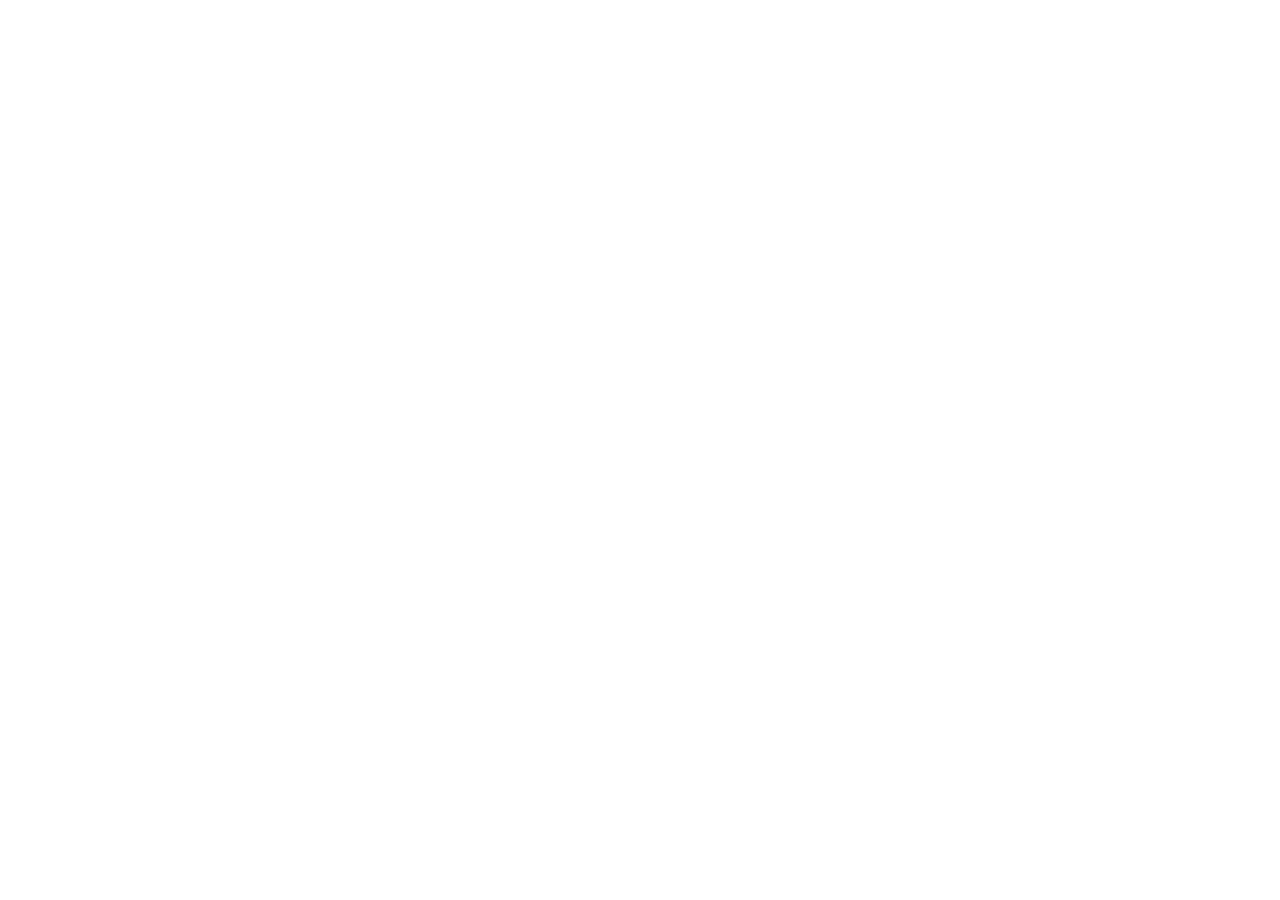
==== index.html @ 1b0dac82 "Primeiro site adicionando um esqueleto inicial" ====
<!doctype html>
<html lang="en">
  <head>
    <meta charset="UTF-8" />
    <meta name="viewport" content="width=device-width, initial-scale=1.0" />
    <title>XPNews - Home</title>
    <link rel="stylesheet" href="styles.css" />
  </head>
  <body>
    <!-- Barra Superior -->
    <header></header>
    <!-- Hero -->
    <section></section>
    <!-- Populares -->
    <section></section>
    <!-- Jogos Gratuitos -->
    <section></section>
    <!-- Footer -->
    <footer></footer>
  </body>
</html>
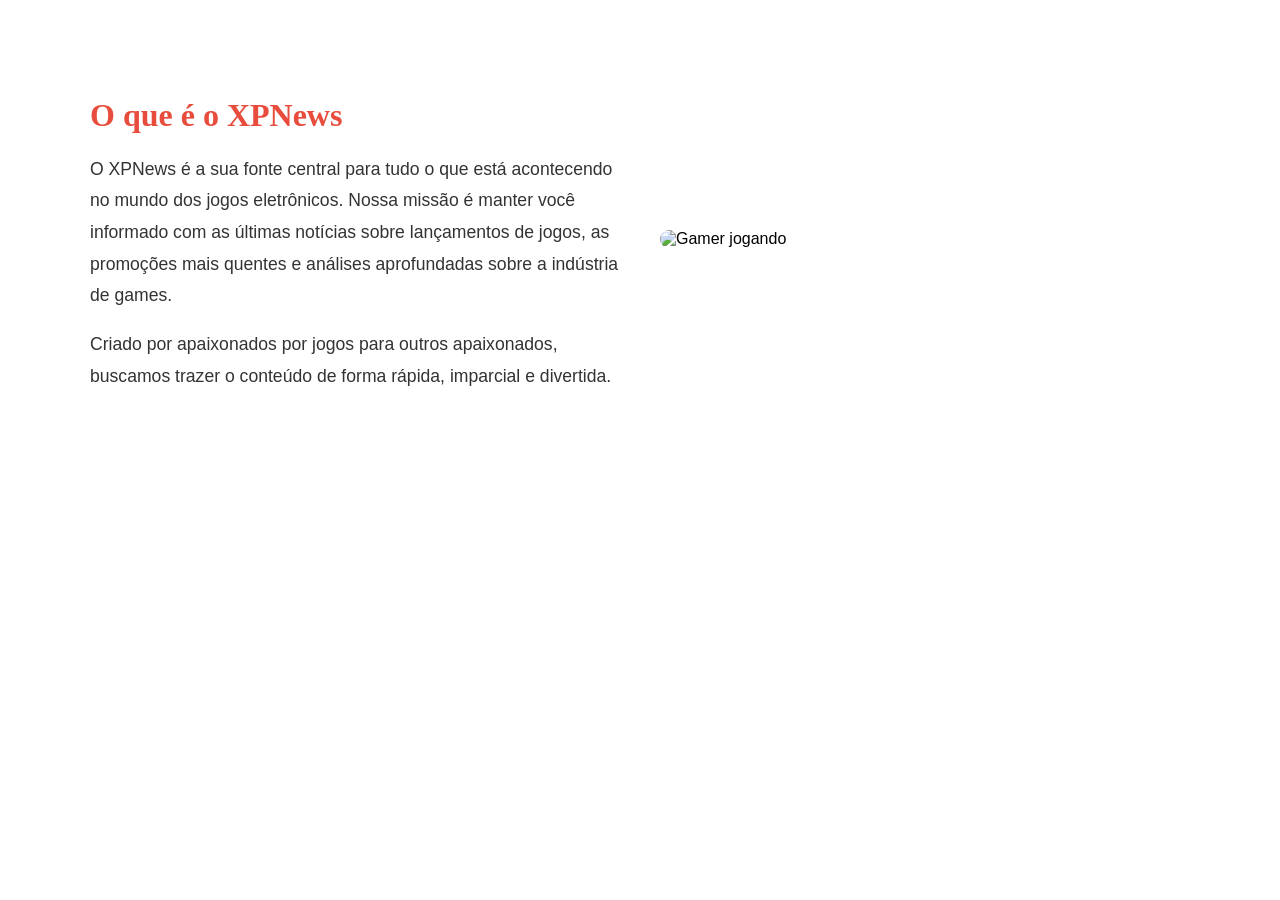
==== commit e4d9086f: "Sessao Hero" ====
--- a/index.html
+++ b/index.html
@@ -10,7 +10,26 @@
     <!-- Barra Superior -->
     <header></header>
     <!-- Hero -->
-    <section></section>
+<section class="sobre-nos-container">
+    <div class="texto-coluna">
+        <h2 class="titulo-vermelho">O que é o XPNews</h2>
+        <div class="descricao-azul">
+            <p>
+                O XPNews é a sua fonte central para tudo o que está acontecendo no mundo dos jogos eletrônicos. 
+                Nossa missão é manter você informado com as últimas notícias sobre lançamentos de jogos, 
+                as promoções mais quentes e análises aprofundadas sobre a indústria de games.
+            </p>
+            <p>
+                Criado por apaixonados por jogos para outros apaixonados, buscamos trazer o conteúdo 
+                de forma rápida, imparcial e divertida.
+            </p>
+        </div>
+    </div>
+
+    <div class="imagem-coluna">
+        <img src="https://images.unsplash.com/photo-1542751371-adc38448a05e?q=80&w=1000" alt="Gamer jogando">
+    </div>
+</section>
     <!-- Populares -->
     <section></section>
     <!-- Jogos Gratuitos -->
--- a/styles.css
+++ b/styles.css
@@ -0,0 +1,60 @@
+/* Layout Geral */
+.sobre-nos-container {
+    display: flex;
+    align-items: center; /* Alinha o texto e a imagem verticalmente */
+    justify-content: space-between;
+    gap: 40px;
+    max-width: 1100px;
+    margin: 50px auto;
+    padding: 20px;
+    font-family: sans-serif;
+}
+
+/* Coluna de Texto */
+.texto-coluna {
+    flex: 1;
+}
+
+.titulo-vermelho {
+    color: #e74c3c; /* Cor vermelha do seu exemplo */
+    font-size: 2rem;
+    margin-bottom: 20px;
+    font-family: 'Georgia', serif; /* Estilo mais elegante para o título */
+}
+
+.descricao-azul {
+    color: #333; /* Cor do texto */
+    font-size: 1.1rem;
+    line-height: 1.8;
+}
+
+.descricao-azul p {
+    margin-bottom: 15px;
+}
+
+/* Coluna da Imagem */
+.imagem-coluna {
+    flex: 1;
+    display: flex;
+    justify-content: center;
+}
+
+.imagem-coluna img {
+    width: 100%;
+    max-width: 550px;
+    height: auto;
+    border-radius: 20px; /* Mantive um leve arredondado na foto para ficar moderno */
+    display: block;
+}
+
+/* Responsivo para Celular */
+@media (max-width: 768px) {
+    .sobre-nos-container {
+        flex-direction: column;
+        text-align: center;
+    }
+    
+    .imagem-coluna img {
+        max-width: 100%;
+    }
+}
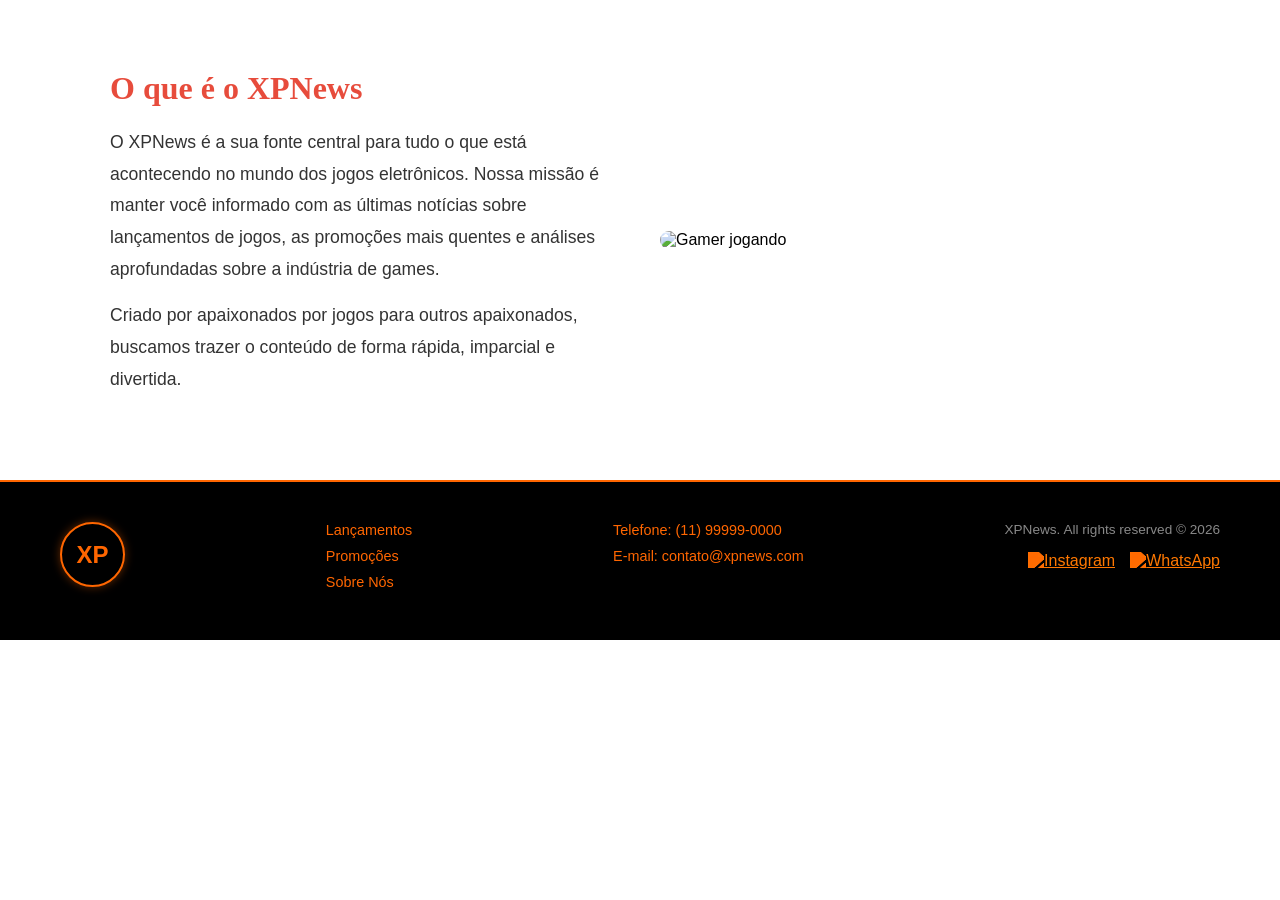
==== commit b3648860: "footer feito" ====
--- a/index.html
+++ b/index.html
@@ -35,6 +35,39 @@
     <!-- Jogos Gratuitos -->
     <section></section>
     <!-- Footer -->
-    <footer></footer>
+<footer class="site-footer">
+    <div class="footer-container">
+        
+        <div class="footer-logo">
+            <div class="logo-xp-circle">
+                <span class="xp-text">XP</span>
+            </div>
+        </div>
+
+        <div class="footer-column animated-links">
+            <ul>
+                <li><a href="#">Lançamentos</a></li>
+                <li><a href="#">Promoções</a></li>
+                <li><a href="SobreNos.html">Sobre Nós</a></li>
+            </ul>
+        </div>
+
+        <div class="footer-column contact-info">
+            <ul>
+                <li>Telefone: (11) 99999-0000</li>
+                <li>E-mail: contato@xpnews.com</li>
+            </ul>
+        </div>
+
+        <div class="footer-column footer-right">
+            <p class="copyright">XPNews. All rights reserved © 2026</p>
+            <div class="social-icons">
+                <a href="#"><img src="https://cdn-icons-png.flaticon.com/512/174/174855.png" alt="Instagram" class="orange-icon"></a>
+                <a href="#"><img src="https://cdn-icons-png.flaticon.com/512/733/733585.png" alt="WhatsApp" class="orange-icon"></a>
+            </div>
+        </div>
+
+    </div>
+</footer>
   </body>
 </html>
--- a/styles.css
+++ b/styles.css
@@ -57,4 +57,120 @@
     .imagem-coluna img {
         max-width: 100%;
     }
+}
+/* Reset básico para tirar espaços das bordas */
+* {
+    margin: 0;
+    padding: 0;
+    box-sizing: border-box;
+}
+
+/* O Footer agora é o único bloco preto e laranja */
+.site-footer {
+    background-color: #000; /* APENAS O FOOTER PRETO */
+    width: 100%;
+    padding: 40px 0;
+    font-family: 'Segoe UI', Arial, sans-serif;
+    color: #ff6600; /* ESCRITA LARANJA */
+    margin-top: auto; 
+    border-top: 2px solid #ff6600; /* Linha laranja no topo do footer */
+}
+
+.footer-container {
+    max-width: 1200px;
+    margin: 0 auto;
+    display: flex;
+    justify-content: space-between;
+    align-items: flex-start;
+    padding: 0 20px;
+}
+
+/* LOGO XP LARANJA */
+.logo-xp-circle {
+    width: 65px;
+    height: 65px;
+    background-color: #000;
+    color: #ff6600;
+    border-radius: 50%;
+    display: flex;
+    justify-content: center;
+    align-items: center;
+    font-weight: bold;
+    font-size: 1.5rem;
+    border: 2px solid #ff6600;
+    box-shadow: 0 0 10px rgba(255, 102, 0, 0.4);
+}
+
+.footer-column ul {
+    list-style: none;
+}
+
+.footer-column ul li {
+    margin-bottom: 10px;
+    font-size: 0.9rem;
+}
+
+/* ANIMAÇÃO DOS LINKS AO PASSAR O MOUSE */
+.animated-links ul li a {
+    text-decoration: none;
+    color: #ff6600; /* Texto Laranja */
+    transition: 0.3s ease;
+    display: inline-block;
+}
+
+.animated-links ul li a:hover {
+    color: #fff; /* Muda para branco no mouse */
+    transform: translateX(10px); /* Desliza para o lado */
+    text-shadow: 0 0 8px #ff6600; /* Brilho neon */
+}
+
+/* Informações de contato laranjas */
+.contact-info ul li {
+    color: #ff6600;
+}
+
+.footer-right {
+    text-align: right;
+}
+
+.copyright {
+    font-size: 0.85rem;
+    color: #888; /* Direitos autorais em cinza para não brigar com o laranja */
+    margin-bottom: 15px;
+}
+
+/* ÍCONES LARANJAS */
+.social-icons {
+    display: flex;
+    gap: 15px;
+    justify-content: flex-end;
+}
+
+.orange-icon {
+    width: 26px;
+    height: 26px;
+    /* Filtro para deixar o ícone laranja */
+    filter: invert(53%) sepia(93%) saturate(3041%) hue-rotate(1deg) brightness(103%) contrast(106%);
+    transition: 0.3s;
+}
+
+.orange-icon:hover {
+    filter: brightness(200%); /* Brilha mais no hover */
+    transform: scale(1.2);
+}
+
+/* Ajuste Mobile */
+@media (max-width: 768px) {
+    .footer-container {
+        flex-direction: column;
+        align-items: center;
+        text-align: center;
+        gap: 30px;
+    }
+    .footer-right {
+        text-align: center;
+    }
+    .social-icons {
+        justify-content: center;
+    }
 }
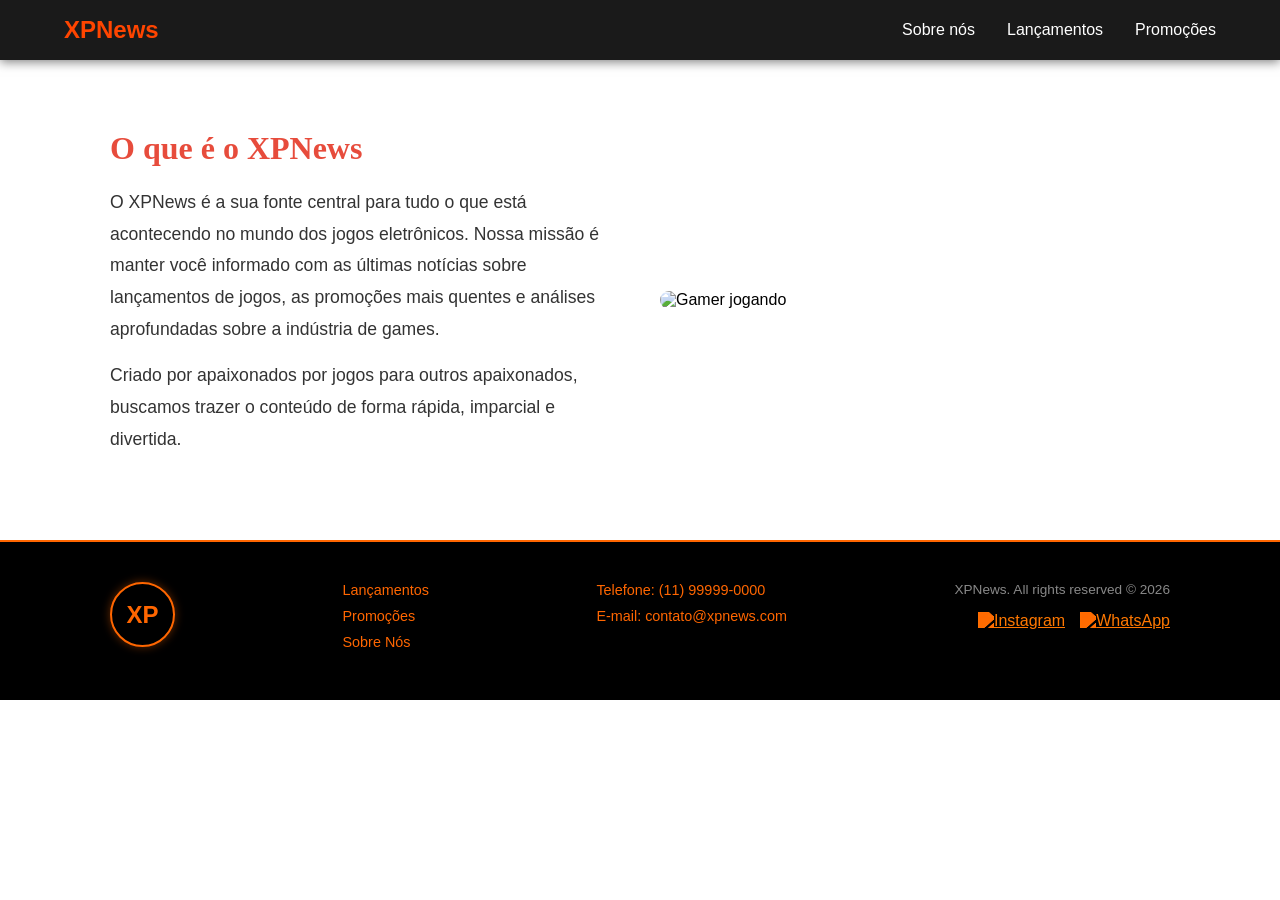
==== commit 4ad36106: "Implementação do Nav/Footer em todas as paginas" ====
--- a/index.html
+++ b/index.html
@@ -7,67 +7,86 @@
     <link rel="stylesheet" href="styles.css" />
   </head>
   <body>
-    <!-- Barra Superior -->
-    <header></header>
+    <!-- Nav -->
+    <header>
+      <nav class="navbar">
+        <div class="logo">
+          <h1><a href="index.html">XPNews</a></h1>
+        </div>
+        <ul class="nav-links">
+          <li><a href="./SobreNos.html">Sobre nós</a></li>
+          <li><a href="./lancamentos.html">Lançamentos</a></li>
+          <li><a href="./Promocoes.html">Promoções</a></li>
+        </ul>
+      </nav>
+    </header>
     <!-- Hero -->
-<section class="sobre-nos-container">
-    <div class="texto-coluna">
+    <section class="sobre-nos-container">
+      <div class="texto-coluna">
         <h2 class="titulo-vermelho">O que é o XPNews</h2>
         <div class="descricao-azul">
-            <p>
-                O XPNews é a sua fonte central para tudo o que está acontecendo no mundo dos jogos eletrônicos. 
-                Nossa missão é manter você informado com as últimas notícias sobre lançamentos de jogos, 
-                as promoções mais quentes e análises aprofundadas sobre a indústria de games.
-            </p>
-            <p>
-                Criado por apaixonados por jogos para outros apaixonados, buscamos trazer o conteúdo 
-                de forma rápida, imparcial e divertida.
-            </p>
+          <p>
+            O XPNews é a sua fonte central para tudo o que está acontecendo no
+            mundo dos jogos eletrônicos. Nossa missão é manter você informado
+            com as últimas notícias sobre lançamentos de jogos, as promoções
+            mais quentes e análises aprofundadas sobre a indústria de games.
+          </p>
+          <p>
+            Criado por apaixonados por jogos para outros apaixonados, buscamos
+            trazer o conteúdo de forma rápida, imparcial e divertida.
+          </p>
         </div>
-    </div>
-
-    <div class="imagem-coluna">
-        <img src="https://images.unsplash.com/photo-1542751371-adc38448a05e?q=80&w=1000" alt="Gamer jogando">
-    </div>
-</section>
+      </div>
+      <div class="imagem-coluna">
+        <img
+          src="https://images.unsplash.com/photo-1542751371-adc38448a05e?q=80&w=1000"
+          alt="Gamer jogando"
+        />
+      </div>
+    </section>
     <!-- Populares -->
     <section></section>
     <!-- Jogos Gratuitos -->
     <section></section>
     <!-- Footer -->
-<footer class="site-footer">
-    <div class="footer-container">
-        
+    <footer class="site-footer">
+      <div class="footer-container">
         <div class="footer-logo">
-            <div class="logo-xp-circle">
-                <span class="xp-text">XP</span>
-            </div>
+          <div class="logo-xp-circle">
+            <span class="xp-text">XP</span>
+          </div>
         </div>
-
         <div class="footer-column animated-links">
-            <ul>
-                <li><a href="#">Lançamentos</a></li>
-                <li><a href="#">Promoções</a></li>
-                <li><a href="SobreNos.html">Sobre Nós</a></li>
-            </ul>
+          <ul>
+            <li><a href="#">Lançamentos</a></li>
+            <li><a href="#">Promoções</a></li>
+            <li><a href="SobreNos.html">Sobre Nós</a></li>
+          </ul>
         </div>
-
         <div class="footer-column contact-info">
-            <ul>
-                <li>Telefone: (11) 99999-0000</li>
-                <li>E-mail: contato@xpnews.com</li>
-            </ul>
+          <ul>
+            <li>Telefone: (11) 99999-0000</li>
+            <li>E-mail: contato@xpnews.com</li>
+          </ul>
         </div>
-
         <div class="footer-column footer-right">
-            <p class="copyright">XPNews. All rights reserved © 2026</p>
-            <div class="social-icons">
-                <a href="#"><img src="https://cdn-icons-png.flaticon.com/512/174/174855.png" alt="Instagram" class="orange-icon"></a>
-                <a href="#"><img src="https://cdn-icons-png.flaticon.com/512/733/733585.png" alt="WhatsApp" class="orange-icon"></a>
-            </div>
+          <p class="copyright">XPNews. All rights reserved © 2026</p>
+          <div class="social-icons">
+            <a href="#"
+              ><img
+                src="https://cdn-icons-png.flaticon.com/512/174/174855.png"
+                alt="Instagram"
+                class="orange-icon"
+            /></a>
+            <a href="#"
+              ><img
+                src="https://cdn-icons-png.flaticon.com/512/733/733585.png"
+                alt="WhatsApp"
+                class="orange-icon"
+            /></a>
+          </div>
         </div>
-
-    </div>
-</footer>
+      </div>
+    </footer>
   </body>
 </html>
--- a/styles.css
+++ b/styles.css
@@ -1,176 +1,214 @@
+* {
+  margin: 0;
+  padding: 0;
+  box-sizing: border-box;
+  font-family: "Segoe UI", Tahoma, Geneva, Verdana, sans-serif;
+}
+
+.navbar {
+  background-color: #1a1a1a;
+  color: #ffffff;
+  display: flex;
+  justify-content: space-between;
+  align-items: center;
+  padding: 1rem 5%;
+  box-shadow: 0 2px 10px rgba(0, 0, 0, 0.5);
+}
+
+.logo h1 a {
+  font-size: 1.5rem;
+  color: #ff4500;
+  text-decoration: none;
+}
+
+.logo h1 a:hover {
+  opacity: 0.8;
+}
+
+.nav-links {
+  display: flex;
+  list-style: none;
+  gap: 2rem;
+}
+
+.nav-links a {
+  text-decoration: none;
+  color: #ffffff;
+  font-weight: 500;
+  transition: color 0.3s;
+}
+
+.nav-links a:hover {
+  color: #ff4500;
+}
+
 /* Layout Geral */
 .sobre-nos-container {
-    display: flex;
-    align-items: center; /* Alinha o texto e a imagem verticalmente */
-    justify-content: space-between;
-    gap: 40px;
-    max-width: 1100px;
-    margin: 50px auto;
-    padding: 20px;
-    font-family: sans-serif;
+  display: flex;
+  align-items: center;
+  justify-content: space-between;
+  gap: 40px;
+  max-width: 1100px;
+  margin: 50px auto;
+  padding: 20px;
+  font-family: sans-serif;
+  width: 100%;
 }
 
 /* Coluna de Texto */
 .texto-coluna {
-    flex: 1;
+  flex: 1;
 }
 
 .titulo-vermelho {
-    color: #e74c3c; /* Cor vermelha do seu exemplo */
-    font-size: 2rem;
-    margin-bottom: 20px;
-    font-family: 'Georgia', serif; /* Estilo mais elegante para o título */
+  color: #e74c3c;
+  font-size: 2rem;
+  margin-bottom: 20px;
+  font-family: "Georgia", serif;
 }
 
 .descricao-azul {
-    color: #333; /* Cor do texto */
-    font-size: 1.1rem;
-    line-height: 1.8;
+  color: #333;
+  font-size: 1.1rem;
+  line-height: 1.8;
 }
 
 .descricao-azul p {
-    margin-bottom: 15px;
+  margin-bottom: 15px;
 }
 
 /* Coluna da Imagem */
 .imagem-coluna {
-    flex: 1;
-    display: flex;
-    justify-content: center;
+  flex: 1;
+  display: flex;
+  justify-content: center;
 }
 
 .imagem-coluna img {
-    width: 100%;
-    max-width: 550px;
-    height: auto;
-    border-radius: 20px; /* Mantive um leve arredondado na foto para ficar moderno */
-    display: block;
+  width: 100%;
+  max-width: 550px;
+  height: auto;
+  border-radius: 20px;
+  display: block;
 }
 
 /* Responsivo para Celular */
 @media (max-width: 768px) {
-    .sobre-nos-container {
-        flex-direction: column;
-        text-align: center;
-    }
-    
-    .imagem-coluna img {
-        max-width: 100%;
-    }
-}
-/* Reset básico para tirar espaços das bordas */
-* {
-    margin: 0;
-    padding: 0;
-    box-sizing: border-box;
-}
-
-/* O Footer agora é o único bloco preto e laranja */
+  .sobre-nos-container {
+    flex-direction: column;
+    text-align: center;
+  }
+
+  .imagem-coluna img {
+    max-width: 100%;
+  }
+}
+
+/* Footer */
 .site-footer {
-    background-color: #000; /* APENAS O FOOTER PRETO */
-    width: 100%;
-    padding: 40px 0;
-    font-family: 'Segoe UI', Arial, sans-serif;
-    color: #ff6600; /* ESCRITA LARANJA */
-    margin-top: auto; 
-    border-top: 2px solid #ff6600; /* Linha laranja no topo do footer */
+  background-color: #000;
+  width: 100%;
+  padding: 40px 0;
+  font-family: "Segoe UI", Arial, sans-serif;
+  color: #ff6600;
+  margin-top: 50px;
+  border-top: 2px solid #ff6600;
 }
 
 .footer-container {
-    max-width: 1200px;
-    margin: 0 auto;
-    display: flex;
-    justify-content: space-between;
-    align-items: flex-start;
-    padding: 0 20px;
+  max-width: 1100px;
+  margin: 0 auto;
+  display: flex;
+  justify-content: space-between;
+  align-items: flex-start;
+  padding: 0 20px;
+  width: 100%;
 }
 
 /* LOGO XP LARANJA */
 .logo-xp-circle {
-    width: 65px;
-    height: 65px;
-    background-color: #000;
-    color: #ff6600;
-    border-radius: 50%;
-    display: flex;
-    justify-content: center;
-    align-items: center;
-    font-weight: bold;
-    font-size: 1.5rem;
-    border: 2px solid #ff6600;
-    box-shadow: 0 0 10px rgba(255, 102, 0, 0.4);
+  width: 65px;
+  height: 65px;
+  background-color: #000;
+  color: #ff6600;
+  border-radius: 50%;
+  display: flex;
+  justify-content: center;
+  align-items: center;
+  font-weight: bold;
+  font-size: 1.5rem;
+  border: 2px solid #ff6600;
+  box-shadow: 0 0 10px rgba(255, 102, 0, 0.4);
 }
 
 .footer-column ul {
-    list-style: none;
+  list-style: none;
 }
 
 .footer-column ul li {
-    margin-bottom: 10px;
-    font-size: 0.9rem;
+  margin-bottom: 10px;
+  font-size: 0.9rem;
 }
 
 /* ANIMAÇÃO DOS LINKS AO PASSAR O MOUSE */
 .animated-links ul li a {
-    text-decoration: none;
-    color: #ff6600; /* Texto Laranja */
-    transition: 0.3s ease;
-    display: inline-block;
+  text-decoration: none;
+  color: #ff6600;
+  transition: 0.3s ease;
+  display: inline-block;
 }
 
 .animated-links ul li a:hover {
-    color: #fff; /* Muda para branco no mouse */
-    transform: translateX(10px); /* Desliza para o lado */
-    text-shadow: 0 0 8px #ff6600; /* Brilho neon */
-}
-
-/* Informações de contato laranjas */
+  color: #fff;
+  transform: translateX(10px);
+  text-shadow: 0 0 8px #ff6600;
+}
+
 .contact-info ul li {
-    color: #ff6600;
+  color: #ff6600;
 }
 
 .footer-right {
-    text-align: right;
+  text-align: right;
 }
 
 .copyright {
-    font-size: 0.85rem;
-    color: #888; /* Direitos autorais em cinza para não brigar com o laranja */
-    margin-bottom: 15px;
+  font-size: 0.85rem;
+  color: #888;
+  margin-bottom: 15px;
 }
 
 /* ÍCONES LARANJAS */
 .social-icons {
-    display: flex;
-    gap: 15px;
-    justify-content: flex-end;
+  display: flex;
+  gap: 15px;
+  justify-content: flex-end;
 }
 
 .orange-icon {
-    width: 26px;
-    height: 26px;
-    /* Filtro para deixar o ícone laranja */
-    filter: invert(53%) sepia(93%) saturate(3041%) hue-rotate(1deg) brightness(103%) contrast(106%);
-    transition: 0.3s;
+  width: 26px;
+  height: 26px;
+  filter: invert(53%) sepia(93%) saturate(3041%) hue-rotate(1deg)
+    brightness(103%) contrast(106%);
+  transition: 0.3s;
 }
 
 .orange-icon:hover {
-    filter: brightness(200%); /* Brilha mais no hover */
-    transform: scale(1.2);
-}
-
-/* Ajuste Mobile */
+  filter: brightness(200%);
+  transform: scale(1.2);
+}
+
 @media (max-width: 768px) {
-    .footer-container {
-        flex-direction: column;
-        align-items: center;
-        text-align: center;
-        gap: 30px;
-    }
-    .footer-right {
-        text-align: center;
-    }
-    .social-icons {
-        justify-content: center;
-    }
-}+  .footer-container {
+    flex-direction: column;
+    align-items: center;
+    text-align: center;
+    gap: 30px;
+  }
+  .footer-right {
+    text-align: center;
+  }
+  .social-icons {
+    justify-content: center;
+  }
+}
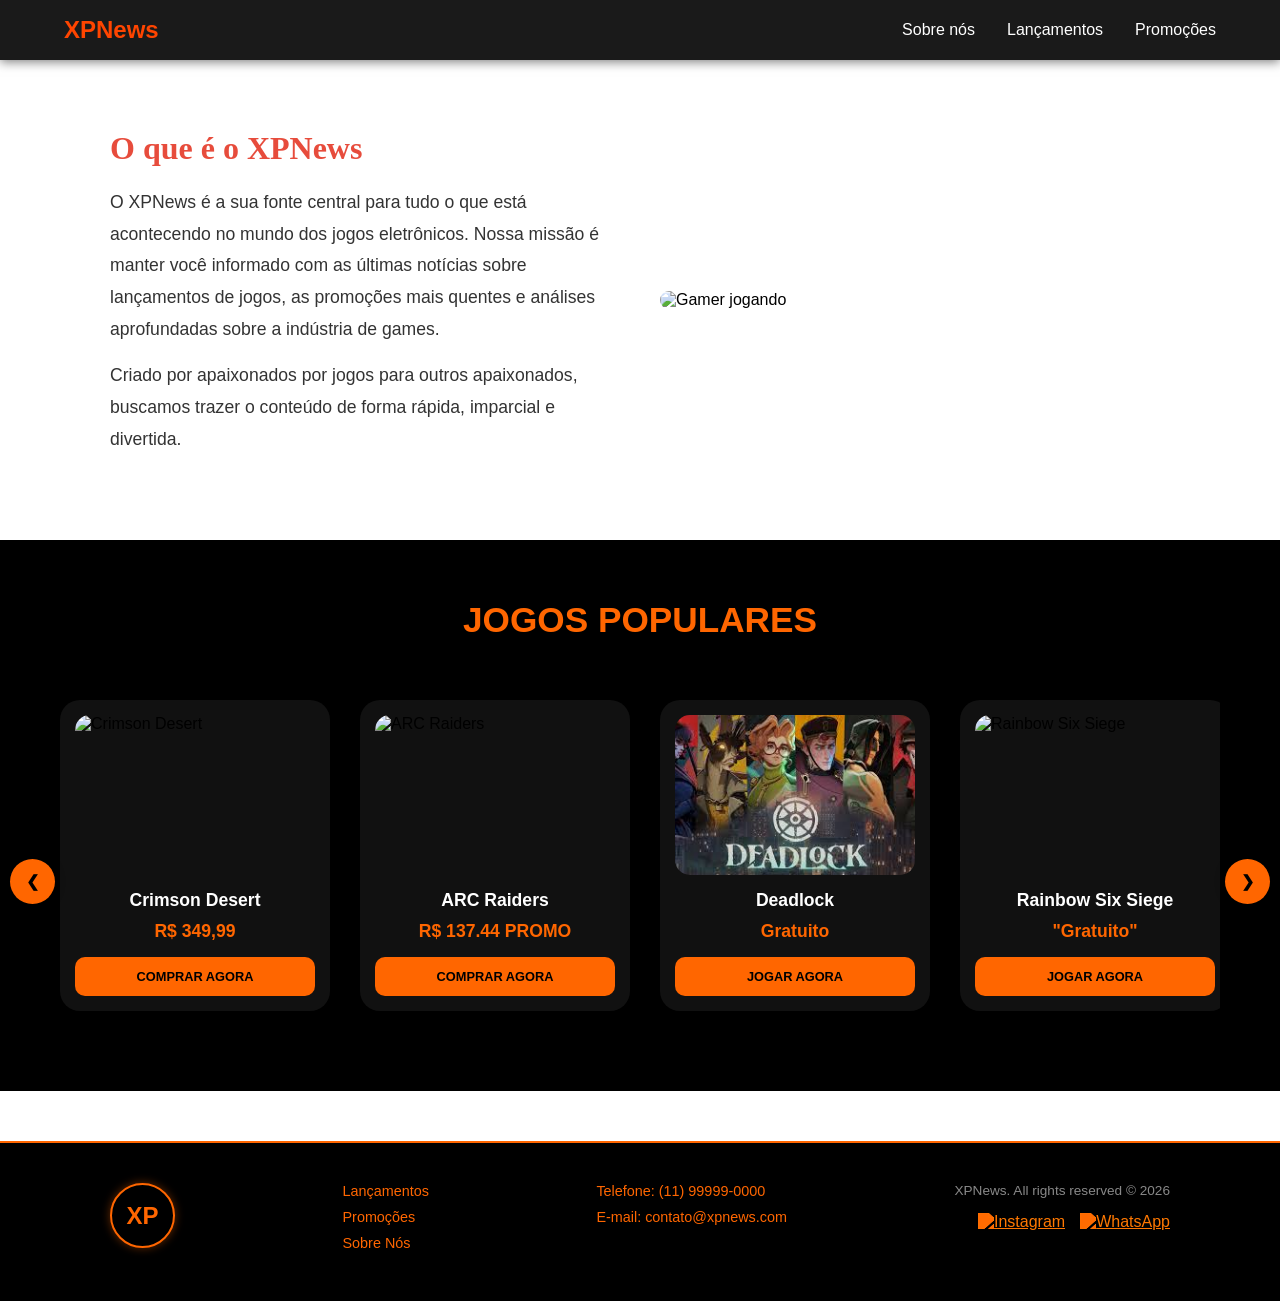
==== commit 57add85f: "Add secao jogos populares (carrossel)" ====
--- a/index.html
+++ b/index.html
@@ -45,7 +45,86 @@
       </div>
     </section>
     <!-- Populares -->
-    <section></section>
+<section class="populares-black-zone">
+    <div class="populares-content">
+        <h2 class="secao-titulo-limpo">Jogos Populares</h2>
+
+        <div class="carrossel-container">
+            <input type="radio" name="slider" id="item-1" checked>
+            <input type="radio" name="slider" id="item-2">
+
+            <div class="populares-grid">
+                <div class="game-card">
+                    <img src="https://assets.nuuvem.com/image/upload/v1/products/690b91908fe61f9e5a71511c/sharing_images/cy5hbrxr0rrduqtt1hri.jpg" alt="Crimson Desert">
+                    <div class="card-info">
+                        <h3>Crimson Desert</h3>
+                        <p class="preco">R$ 349,99</p>
+                        <a href="https://store.steampowered.com/app/3321460/Crimson_Desert/" target="_blank" class="btn-comprar">COMPRAR AGORA</a>
+                    </div>
+                </div>
+
+                <div class="game-card">
+                    <img src="https://assets.nuuvem.com/image/upload/v1/products/68efaa21b3568b1b90dcd89a/sharing_image/mss9zccm1zlpjzmbutow.jpg" alt="ARC Raiders">
+                    <div class="card-info">
+                        <h3>ARC Raiders</h3>
+                        <p class="preco">R$ 137.44 PROMO</p>
+                        <a href="https://store.steampowered.com/app/1808500/ARC_Raiders/" target="_blank" class="btn-comprar">COMPRAR AGORA</a>
+                    </div>
+                </div>
+
+                <div class="game-card">
+                    <img src="[data-uri]" alt="Deadlock">
+                    <div class="card-info">
+                        <h3>Deadlock</h3>
+                        <p class="preco">Gratuito</p>
+                        <a href="https://store.steampowered.com/app/1422450/Deadlock/" target="_blank" class="btn-comprar">JOGAR AGORA</a>
+                    </div>
+                </div>
+
+                <div class="game-card">
+                    <img src="https://encrypted-tbn0.gstatic.com/images?q=tbn:ANd9GcSMf29_P8mNVkdKCoBhCSCGCQ7yI_4UU-Tgvw&s" alt="Rainbow Six Siege">
+                    <div class="card-info">
+                        <h3>Rainbow Six Siege</h3>
+                        <p class="preco">"Gratuito"</p>
+                        <a href="https://store.steampowered.com/app/359550/Tom_Clancys_Rainbow_Six_Siege/" target="_blank" class="btn-comprar">JOGAR AGORA</a>
+                    </div>
+                </div>
+
+                <div class="game-card">
+                    <img src="https://gaming-cdn.com/images/products/2208/orig/overwatch-pc-battle-net-cover.jpg?v=1765542321" alt="Overwatch">
+                    <div class="card-info">
+                        <h3>Overwatch</h3>
+                        <p class="preco">Gratuito</p>
+                        <a href="https://store.steampowered.com/app/2357570/Overwatch_2/" target="_blank" class="btn-comprar">JOGAR AGORA</a>
+                    </div>
+                </div>
+
+                <div class="game-card">
+                    <img src="[data-uri]" alt="Marvel Rivals">
+                    <div class="card-info">
+                        <h3>Marvel Rivals</h3>
+                        <p class="preco">Gratuito</p>
+                        <a href="https://store.steampowered.com/app/2767030/Marvel_Rivals/" target="_blank" class="btn-comprar">JOGAR AGORA</a>
+                    </div>
+                </div>
+
+                <div class="game-card">
+                    <img src="[data-uri]" alt="PUBG">
+                    <div class="card-info">
+                        <h3>PUBG Battlegrounds</h3>
+                        <p class="preco">"Gratuito"</p>
+                        <a href="https://store.steampowered.com/app/578080/PUBG_BATTLEGROUNDS/" target="_blank" class="btn-comprar">JOGAR AGORA</a>
+                    </div>
+                </div>
+            </div>
+        </div>
+
+        <div class="nav-arrows">
+            <label for="item-1" class="seta seta-esq">&#10094;</label>
+            <label for="item-2" class="seta seta-dir">&#10095;</label>
+        </div>
+    </div>
+</section>
     <!-- Jogos Gratuitos -->
     <section></section>
     <!-- Footer -->
--- a/styles.css
+++ b/styles.css
@@ -5,6 +5,20 @@
   font-family: "Segoe UI", Tahoma, Geneva, Verdana, sans-serif;
 }
 
+html,
+body {
+  height: 100%;
+}
+
+body {
+  margin: 0;
+  padding: 0;
+  box-sizing: border-box;
+  font-family: "Segoe UI", Tahoma, Geneva, Verdana, sans-serif;
+  display: flex;
+  flex-direction: column;
+}
+
 .navbar {
   background-color: #1a1a1a;
   color: #ffffff;
@@ -44,6 +58,7 @@
 
 /* Layout Geral */
 .sobre-nos-container {
+  flex: 1;
   display: flex;
   align-items: center;
   justify-content: space-between;
@@ -52,7 +67,6 @@
   margin: 50px auto;
   padding: 20px;
   font-family: sans-serif;
-  width: 100%;
 }
 
 /* Coluna de Texto */
@@ -212,3 +226,146 @@
     justify-content: center;
   }
 }
+
+.populares-black-zone {
+    background-color: #000;
+    width: 100%;
+    padding: 60px 0;
+    display: block;
+    position: relative;
+    clear: both;
+}
+
+.populares-content {
+    position: relative;
+    max-width: 1200px;
+    margin: 0 auto;
+    padding: 0 20px;
+}
+
+.secao-titulo-limpo {
+    color: #ff6600;
+    font-size: 2.2rem;
+    text-align: center;
+    margin-bottom: 40px;
+    text-transform: uppercase;
+    font-weight: bold;
+}
+
+.carrossel-container {
+    position: relative;
+    width: 100%;
+    overflow: hidden;
+    padding: 20px 0;
+}
+
+input[name="slider"] {
+    display: none;
+}
+
+.populares-grid {
+    display: flex;
+    gap: 30px;
+    transition: transform 0.6s cubic-bezier(0.4, 0, 0.2, 1);
+    width: max-content;
+}
+
+#item-1:checked ~ .populares-grid { transform: translateX(0); }
+#item-2:checked ~ .populares-grid { transform: translateX(-900px); 
+
+}
+
+.game-card {
+    background-color: #111;
+    border-radius: 20px;
+    padding: 15px;
+    width: 270px;
+    flex-shrink: 0;
+    display: flex;
+    flex-direction: column;
+    align-items: center;
+}
+
+.game-card img {
+    width: 100%;
+    height: 160px;
+    object-fit: cover;
+    border-radius: 15px;
+    margin-bottom: 15px;
+}
+
+.card-info {
+    text-align: center;
+    width: 100%;
+}
+
+.card-info h3 {
+    color: #fff;
+    font-size: 1.1rem;
+    margin-bottom: 10px;
+}
+
+.preco {
+    color: #ff6600;
+    font-weight: bold;
+    font-size: 1.1rem;
+    margin-bottom: 15px;
+}
+
+.btn-comprar {
+    display: block;
+    background-color: #ff6600;
+    color: #000;
+    text-decoration: none;
+    font-weight: bold;
+    padding: 12px;
+    border-radius: 10px;
+    font-size: 0.8rem;
+    transition: 0.2s;
+}
+
+.btn-comprar:active {
+    background-color: #555 !important;
+    color: #fff !important;
+    transform: scale(0.95);
+}
+
+.nav-arrows {
+    position: absolute;
+    top: 60%;
+    left: -30px;
+    right: -30px;
+    width: calc(100% + 60px);
+    display: flex;
+    justify-content: space-between;
+    pointer-events: none;
+    z-index: 10;
+}
+
+.seta {
+    background: #ff6600;
+    color: #000;
+    width: 45px;
+    height: 45px;
+    display: flex;
+    align-items: center;
+    justify-content: center;
+    border-radius: 50%;
+    cursor: pointer;
+    font-weight: bold;
+    pointer-events: auto;
+    box-shadow: 0 0 10px rgba(0,0,0,0.5);
+    transition: 0.3s;
+}
+
+.seta:hover {
+    background: #fff;
+}
+
+.seta-esq {
+    margin-left: 0;
+}
+
+.seta-dir {
+    margin-right: 0;
+}
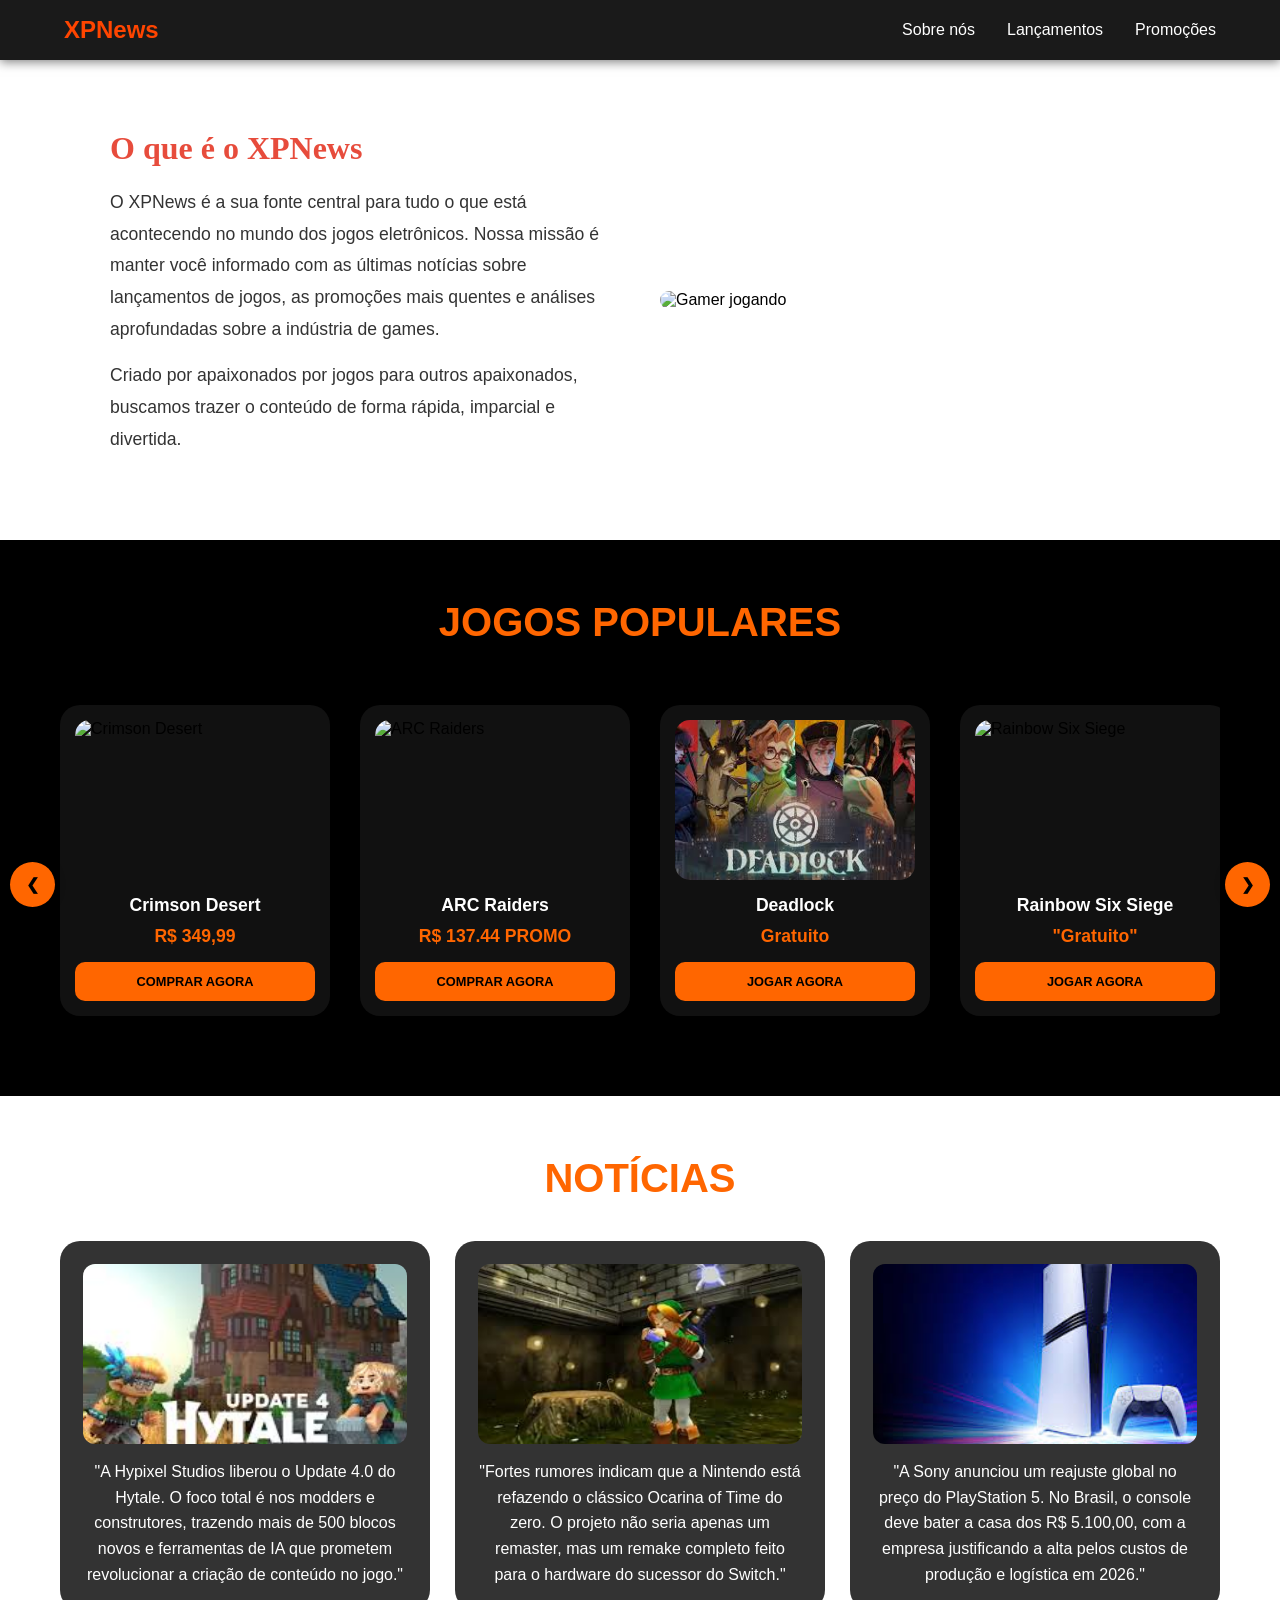
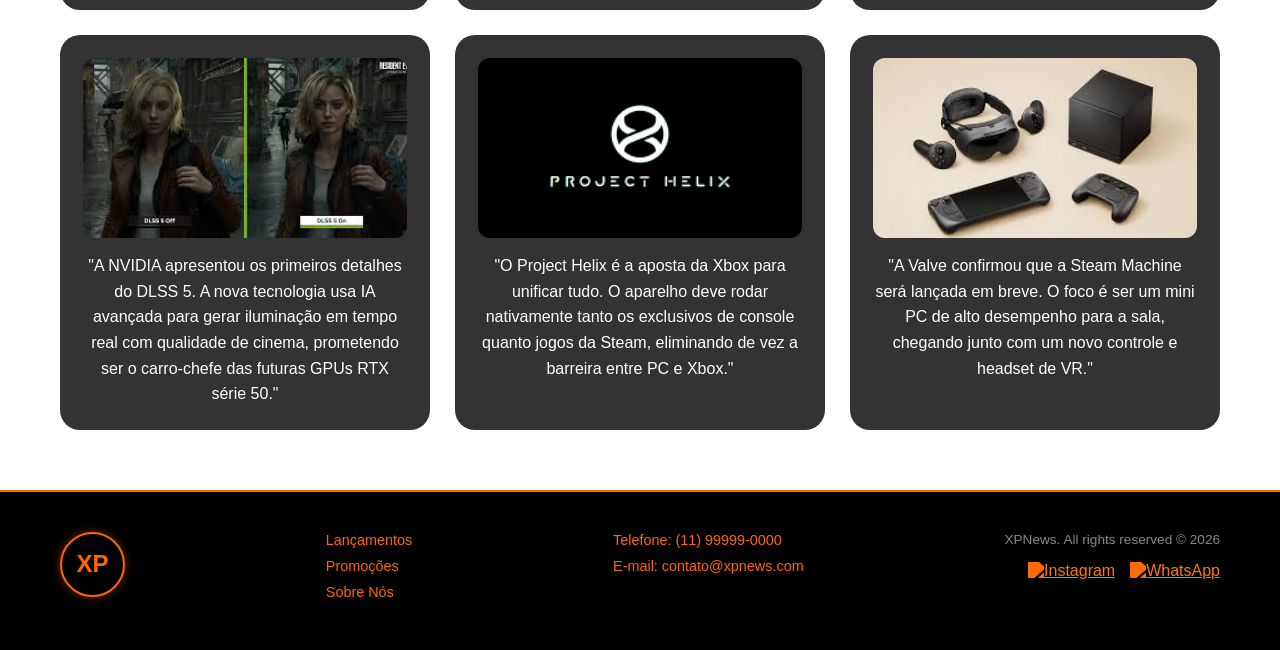
==== commit 6314b4a4: "Inserindo secao noticias grid c imagem" ====
--- a/index.html
+++ b/index.html
@@ -125,8 +125,45 @@
         </div>
     </div>
 </section>
-    <!-- Jogos Gratuitos -->
-    <section></section>
+
+    <!-- Noticias -->
+
+<section class="noticias-container">
+    <h2 class="titulo-noticias">Notícias</h2>
+    
+    <div class="noticias-grid">
+        <div class="noticia-card">
+            <img src="[data-uri]" alt="Hytale" class="noticia-img">
+            <p>"A Hypixel Studios liberou o Update 4.0 do Hytale. O foco total é nos modders e construtores, trazendo mais de 500 blocos novos e ferramentas de IA que prometem revolucionar a criação de conteúdo no jogo."</p>
+        </div>
+
+        <div class="noticia-card">
+            <img src="[data-uri]" alt="Zelda" class="noticia-img">
+            <p>"Fortes rumores indicam que a Nintendo está refazendo o clássico Ocarina of Time do zero. O projeto não seria apenas um remaster, mas um remake completo feito para o hardware do sucessor do Switch."</p>
+        </div>
+
+        <div class="noticia-card">
+            <img src="[data-uri]" alt="PS5" class="noticia-img">
+            <p>"A Sony anunciou um reajuste global no preço do PlayStation 5. No Brasil, o console deve bater a casa dos R$ 5.100,00, com a empresa justificando a alta pelos custos de produção e logística em 2026."</p>
+        </div>
+
+        <div class="noticia-card">
+            <img src="[data-uri]" alt="DLSS" class="noticia-img">
+            <p>"A NVIDIA apresentou os primeiros detalhes do DLSS 5. A nova tecnologia usa IA avançada para gerar iluminação em tempo real com qualidade de cinema, prometendo ser o carro-chefe das futuras GPUs RTX série 50."</p>
+        </div>
+
+        <div class="noticia-card">
+            <img src="[data-uri]" alt="Xbox" class="noticia-img">
+            <p>"O Project Helix é a aposta da Xbox para unificar tudo. O aparelho deve rodar nativamente tanto os exclusivos de console quanto jogos da Steam, eliminando de vez a barreira entre PC e Xbox."</p>
+        </div>
+
+        <div class="noticia-card">
+            <img src="[data-uri]" alt="Valve" class="noticia-img">
+            <p>"A Valve confirmou que a Steam Machine será lançada em breve. O foco é ser um mini PC de alto desempenho para a sala, chegando junto com um novo controle e headset de VR."</p>
+        </div>
+    </div>
+</section>
+
     <!-- Footer -->
     <footer class="site-footer">
       <div class="footer-container">
--- a/styles.css
+++ b/styles.css
@@ -5,18 +5,14 @@
   font-family: "Segoe UI", Tahoma, Geneva, Verdana, sans-serif;
 }
 
-html,
 body {
-  height: 100%;
-}
-
-body {
+  display: flex;
+  flex-direction: column;
+  min-height: 100vh;
   margin: 0;
   padding: 0;
   box-sizing: border-box;
   font-family: "Segoe UI", Tahoma, Geneva, Verdana, sans-serif;
-  display: flex;
-  flex-direction: column;
 }
 
 .navbar {
@@ -58,7 +54,6 @@
 
 /* Layout Geral */
 .sobre-nos-container {
-  flex: 1;
   display: flex;
   align-items: center;
   justify-content: space-between;
@@ -118,25 +113,23 @@
   }
 }
 
-/* Footer */
 .site-footer {
   background-color: #000;
   width: 100%;
   padding: 40px 0;
   font-family: "Segoe UI", Arial, sans-serif;
   color: #ff6600;
-  margin-top: 50px;
+  margin-top: auto;
   border-top: 2px solid #ff6600;
 }
 
 .footer-container {
-  max-width: 1100px;
+  max-width: 1200px;
   margin: 0 auto;
   display: flex;
   justify-content: space-between;
   align-items: flex-start;
   padding: 0 20px;
-  width: 100%;
 }
 
 /* LOGO XP LARANJA */
@@ -227,6 +220,8 @@
   }
 }
 
+/* Populares */
+
 .populares-black-zone {
     background-color: #000;
     width: 100%;
@@ -245,7 +240,7 @@
 
 .secao-titulo-limpo {
     color: #ff6600;
-    font-size: 2.2rem;
+    font-size: 2.5rem;
     text-align: center;
     margin-bottom: 40px;
     text-transform: uppercase;
@@ -368,4 +363,75 @@
 
 .seta-dir {
     margin-right: 0;
-}+}
+
+/* Noticias */ 
+
+.noticias-container {
+    max-width: 1200px;
+    margin: 60px auto;
+    padding: 0 20px;
+    background-color: #fff;
+}
+
+.titulo-noticias {
+    color: #ff6600;
+    font-size: 2.5rem;
+    text-align: center;
+    margin-bottom: 40px;
+    text-transform: uppercase;
+    font-weight: bold;
+}
+
+.noticias-grid {
+    display: grid;
+    grid-template-columns: repeat(3, 1fr);
+    gap: 25px;
+}
+
+.noticia-card {
+    background-color: #333;
+    color: #fff;
+    padding: 20px;
+    border-radius: 20px;
+    border: 3px solid transparent;
+    display: flex;
+    flex-direction: column;
+    align-items: center;
+    justify-content: flex-start;
+    text-align: center;
+    transition: all 0.3s ease;
+    min-height: 350px;
+}
+
+.noticia-img {
+    width: 100%;
+    height: 180px;
+    object-fit: cover;
+    border-radius: 12px;
+    margin-bottom: 15px;
+}
+
+.noticia-card p {
+    font-size: 1rem;
+    line-height: 1.6;
+    margin: 0;
+}
+
+.noticia-card:hover {
+    border-color: #ff6600;
+    transform: translateY(-5px);
+    box-shadow: 0 10px 20px rgba(0, 0, 0, 0.1);
+}
+
+@media (max-width: 900px) {
+    .noticias-grid {
+        grid-template-columns: repeat(2, 1fr);
+    }
+}
+
+@media (max-width: 600px) {
+    .noticias-grid {
+        grid-template-columns: 1fr;
+    }
+}
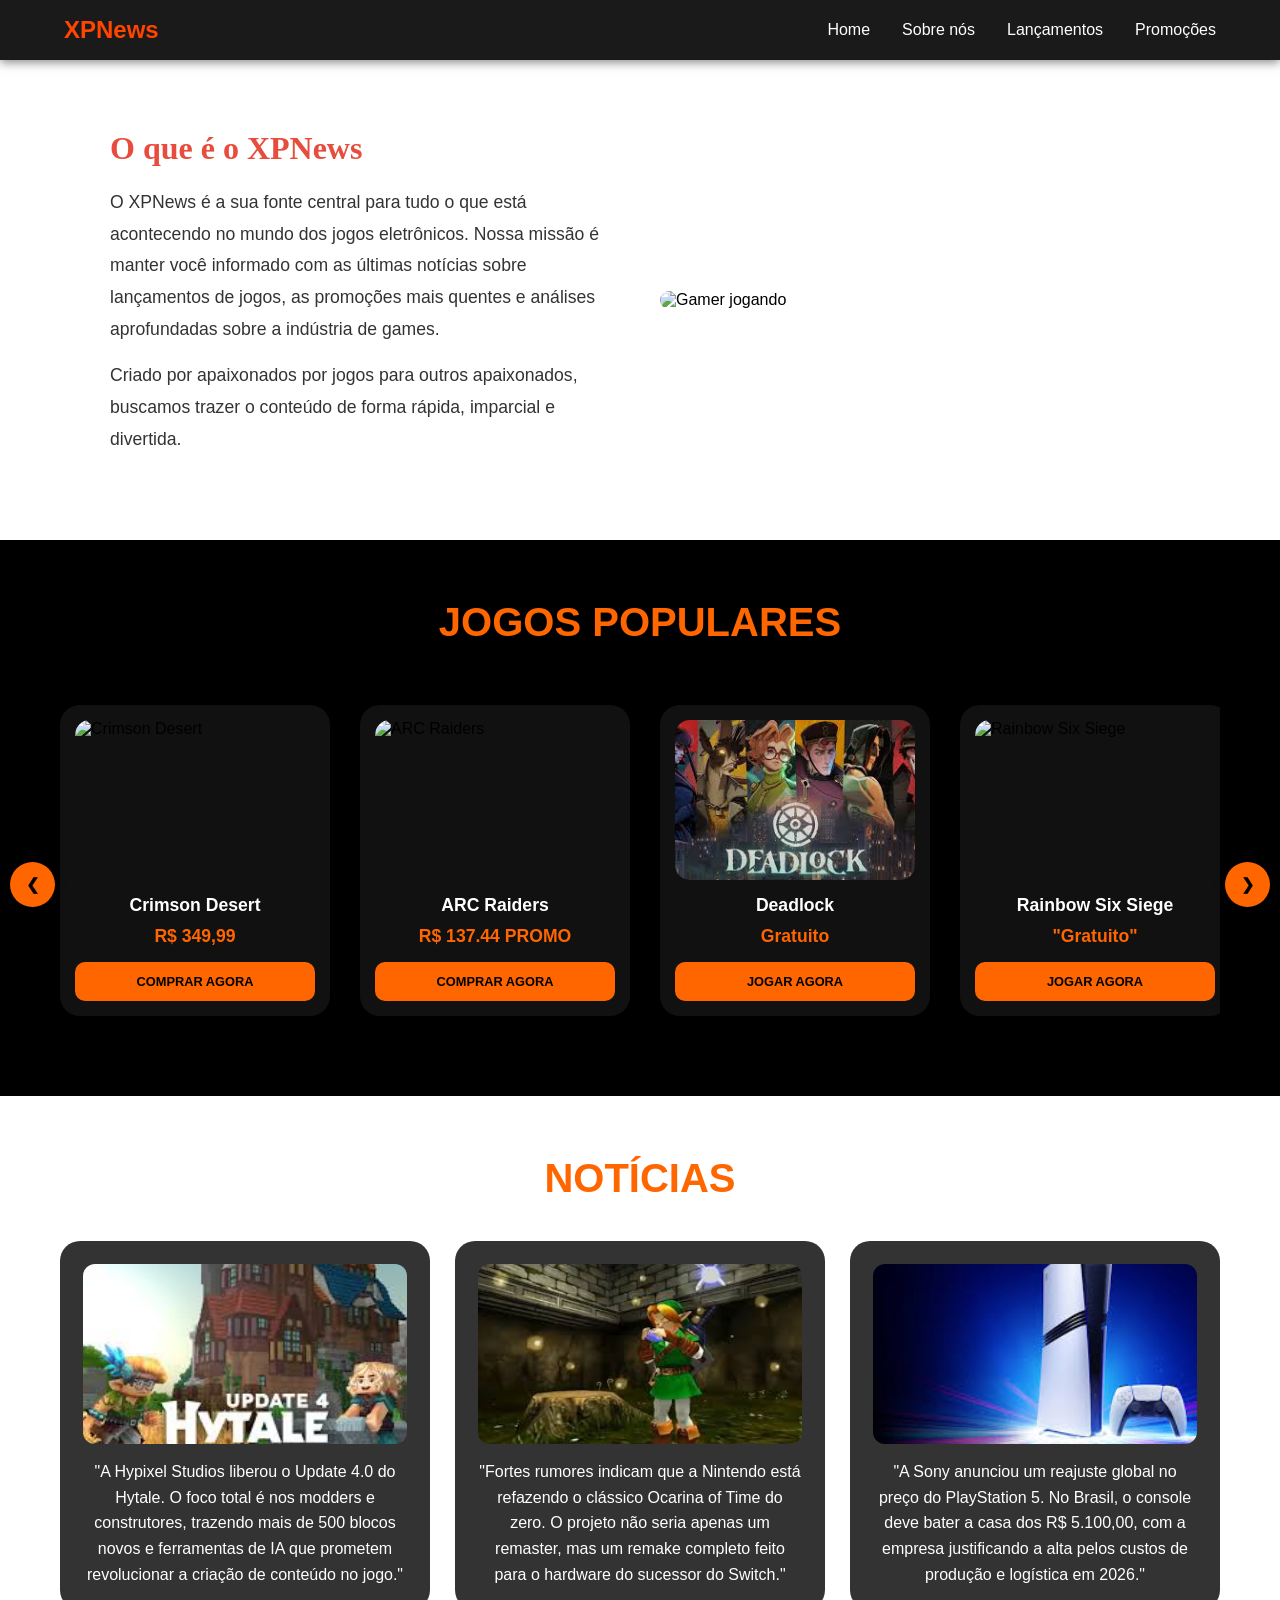
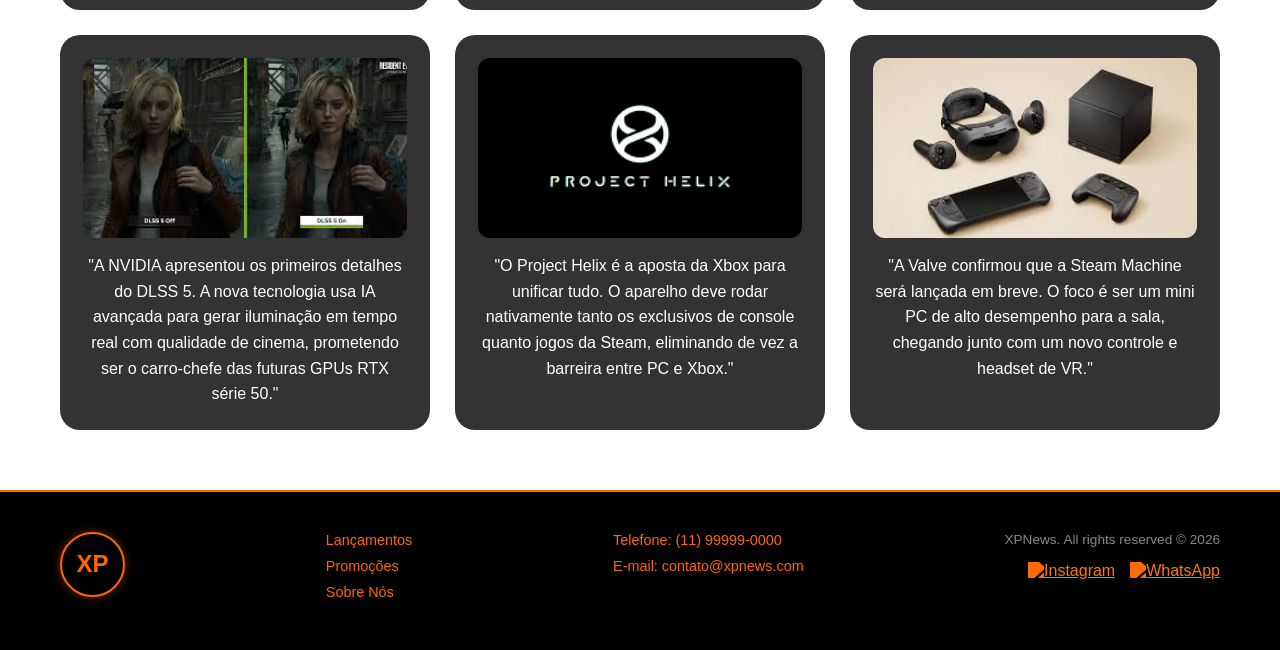
==== commit 8d854759: "Correção de nome das classes na pagina (Promoções)" ====
--- a/index.html
+++ b/index.html
@@ -14,6 +14,7 @@
           <h1><a href="index.html">XPNews</a></h1>
         </div>
         <ul class="nav-links">
+          <li><a href="./index.html">Home</a></li>
           <li><a href="./SobreNos.html">Sobre nós</a></li>
           <li><a href="./lancamentos.html">Lançamentos</a></li>
           <li><a href="./Promocoes.html">Promoções</a></li>
@@ -45,124 +46,230 @@
       </div>
     </section>
     <!-- Populares -->
-<section class="populares-black-zone">
-    <div class="populares-content">
+    <section class="populares-black-zone">
+      <div class="populares-content">
         <h2 class="secao-titulo-limpo">Jogos Populares</h2>
 
         <div class="carrossel-container">
-            <input type="radio" name="slider" id="item-1" checked>
-            <input type="radio" name="slider" id="item-2">
-
-            <div class="populares-grid">
-                <div class="game-card">
-                    <img src="https://assets.nuuvem.com/image/upload/v1/products/690b91908fe61f9e5a71511c/sharing_images/cy5hbrxr0rrduqtt1hri.jpg" alt="Crimson Desert">
-                    <div class="card-info">
-                        <h3>Crimson Desert</h3>
-                        <p class="preco">R$ 349,99</p>
-                        <a href="https://store.steampowered.com/app/3321460/Crimson_Desert/" target="_blank" class="btn-comprar">COMPRAR AGORA</a>
-                    </div>
-                </div>
-
-                <div class="game-card">
-                    <img src="https://assets.nuuvem.com/image/upload/v1/products/68efaa21b3568b1b90dcd89a/sharing_image/mss9zccm1zlpjzmbutow.jpg" alt="ARC Raiders">
-                    <div class="card-info">
-                        <h3>ARC Raiders</h3>
-                        <p class="preco">R$ 137.44 PROMO</p>
-                        <a href="https://store.steampowered.com/app/1808500/ARC_Raiders/" target="_blank" class="btn-comprar">COMPRAR AGORA</a>
-                    </div>
-                </div>
-
-                <div class="game-card">
-                    <img src="[data-uri]" alt="Deadlock">
-                    <div class="card-info">
-                        <h3>Deadlock</h3>
-                        <p class="preco">Gratuito</p>
-                        <a href="https://store.steampowered.com/app/1422450/Deadlock/" target="_blank" class="btn-comprar">JOGAR AGORA</a>
-                    </div>
-                </div>
-
-                <div class="game-card">
-                    <img src="https://encrypted-tbn0.gstatic.com/images?q=tbn:ANd9GcSMf29_P8mNVkdKCoBhCSCGCQ7yI_4UU-Tgvw&s" alt="Rainbow Six Siege">
-                    <div class="card-info">
-                        <h3>Rainbow Six Siege</h3>
-                        <p class="preco">"Gratuito"</p>
-                        <a href="https://store.steampowered.com/app/359550/Tom_Clancys_Rainbow_Six_Siege/" target="_blank" class="btn-comprar">JOGAR AGORA</a>
-                    </div>
-                </div>
-
-                <div class="game-card">
-                    <img src="https://gaming-cdn.com/images/products/2208/orig/overwatch-pc-battle-net-cover.jpg?v=1765542321" alt="Overwatch">
-                    <div class="card-info">
-                        <h3>Overwatch</h3>
-                        <p class="preco">Gratuito</p>
-                        <a href="https://store.steampowered.com/app/2357570/Overwatch_2/" target="_blank" class="btn-comprar">JOGAR AGORA</a>
-                    </div>
-                </div>
-
-                <div class="game-card">
-                    <img src="[data-uri]" alt="Marvel Rivals">
-                    <div class="card-info">
-                        <h3>Marvel Rivals</h3>
-                        <p class="preco">Gratuito</p>
-                        <a href="https://store.steampowered.com/app/2767030/Marvel_Rivals/" target="_blank" class="btn-comprar">JOGAR AGORA</a>
-                    </div>
-                </div>
-
-                <div class="game-card">
-                    <img src="[data-uri]" alt="PUBG">
-                    <div class="card-info">
-                        <h3>PUBG Battlegrounds</h3>
-                        <p class="preco">"Gratuito"</p>
-                        <a href="https://store.steampowered.com/app/578080/PUBG_BATTLEGROUNDS/" target="_blank" class="btn-comprar">JOGAR AGORA</a>
-                    </div>
-                </div>
-            </div>
+          <input type="radio" name="slider" id="item-1" checked />
+          <input type="radio" name="slider" id="item-2" />
+
+          <div class="populares-grid">
+            <div class="game-card">
+              <img
+                src="https://assets.nuuvem.com/image/upload/v1/products/690b91908fe61f9e5a71511c/sharing_images/cy5hbrxr0rrduqtt1hri.jpg"
+                alt="Crimson Desert"
+              />
+              <div class="card-info">
+                <h3>Crimson Desert</h3>
+                <p class="preco">R$ 349,99</p>
+                <a
+                  href="https://store.steampowered.com/app/3321460/Crimson_Desert/"
+                  target="_blank"
+                  class="btn-comprar"
+                  >COMPRAR AGORA</a
+                >
+              </div>
+            </div>
+
+            <div class="game-card">
+              <img
+                src="https://assets.nuuvem.com/image/upload/v1/products/68efaa21b3568b1b90dcd89a/sharing_image/mss9zccm1zlpjzmbutow.jpg"
+                alt="ARC Raiders"
+              />
+              <div class="card-info">
+                <h3>ARC Raiders</h3>
+                <p class="preco">R$ 137.44 PROMO</p>
+                <a
+                  href="https://store.steampowered.com/app/1808500/ARC_Raiders/"
+                  target="_blank"
+                  class="btn-comprar"
+                  >COMPRAR AGORA</a
+                >
+              </div>
+            </div>
+
+            <div class="game-card">
+              <img
+                src="[data-uri]"
+                alt="Deadlock"
+              />
+              <div class="card-info">
+                <h3>Deadlock</h3>
+                <p class="preco">Gratuito</p>
+                <a
+                  href="https://store.steampowered.com/app/1422450/Deadlock/"
+                  target="_blank"
+                  class="btn-comprar"
+                  >JOGAR AGORA</a
+                >
+              </div>
+            </div>
+
+            <div class="game-card">
+              <img
+                src="https://encrypted-tbn0.gstatic.com/images?q=tbn:ANd9GcSMf29_P8mNVkdKCoBhCSCGCQ7yI_4UU-Tgvw&s"
+                alt="Rainbow Six Siege"
+              />
+              <div class="card-info">
+                <h3>Rainbow Six Siege</h3>
+                <p class="preco">"Gratuito"</p>
+                <a
+                  href="https://store.steampowered.com/app/359550/Tom_Clancys_Rainbow_Six_Siege/"
+                  target="_blank"
+                  class="btn-comprar"
+                  >JOGAR AGORA</a
+                >
+              </div>
+            </div>
+
+            <div class="game-card">
+              <img
+                src="https://gaming-cdn.com/images/products/2208/orig/overwatch-pc-battle-net-cover.jpg?v=1765542321"
+                alt="Overwatch"
+              />
+              <div class="card-info">
+                <h3>Overwatch</h3>
+                <p class="preco">Gratuito</p>
+                <a
+                  href="https://store.steampowered.com/app/2357570/Overwatch_2/"
+                  target="_blank"
+                  class="btn-comprar"
+                  >JOGAR AGORA</a
+                >
+              </div>
+            </div>
+
+            <div class="game-card">
+              <img
+                src="[data-uri]"
+                alt="Marvel Rivals"
+              />
+              <div class="card-info">
+                <h3>Marvel Rivals</h3>
+                <p class="preco">Gratuito</p>
+                <a
+                  href="https://store.steampowered.com/app/2767030/Marvel_Rivals/"
+                  target="_blank"
+                  class="btn-comprar"
+                  >JOGAR AGORA</a
+                >
+              </div>
+            </div>
+
+            <div class="game-card">
+              <img
+                src="[data-uri]"
+                alt="PUBG"
+              />
+              <div class="card-info">
+                <h3>PUBG Battlegrounds</h3>
+                <p class="preco">"Gratuito"</p>
+                <a
+                  href="https://store.steampowered.com/app/578080/PUBG_BATTLEGROUNDS/"
+                  target="_blank"
+                  class="btn-comprar"
+                  >JOGAR AGORA</a
+                >
+              </div>
+            </div>
+          </div>
         </div>
 
         <div class="nav-arrows">
-            <label for="item-1" class="seta seta-esq">&#10094;</label>
-            <label for="item-2" class="seta seta-dir">&#10095;</label>
-        </div>
-    </div>
-</section>
+          <label for="item-1" class="seta seta-esq">&#10094;</label>
+          <label for="item-2" class="seta seta-dir">&#10095;</label>
+        </div>
+      </div>
+    </section>
 
     <!-- Noticias -->
 
-<section class="noticias-container">
-    <h2 class="titulo-noticias">Notícias</h2>
-    
-    <div class="noticias-grid">
-        <div class="noticia-card">
-            <img src="[data-uri]" alt="Hytale" class="noticia-img">
-            <p>"A Hypixel Studios liberou o Update 4.0 do Hytale. O foco total é nos modders e construtores, trazendo mais de 500 blocos novos e ferramentas de IA que prometem revolucionar a criação de conteúdo no jogo."</p>
-        </div>
-
-        <div class="noticia-card">
-            <img src="[data-uri]" alt="Zelda" class="noticia-img">
-            <p>"Fortes rumores indicam que a Nintendo está refazendo o clássico Ocarina of Time do zero. O projeto não seria apenas um remaster, mas um remake completo feito para o hardware do sucessor do Switch."</p>
-        </div>
-
-        <div class="noticia-card">
-            <img src="[data-uri]" alt="PS5" class="noticia-img">
-            <p>"A Sony anunciou um reajuste global no preço do PlayStation 5. No Brasil, o console deve bater a casa dos R$ 5.100,00, com a empresa justificando a alta pelos custos de produção e logística em 2026."</p>
-        </div>
-
-        <div class="noticia-card">
-            <img src="[data-uri]" alt="DLSS" class="noticia-img">
-            <p>"A NVIDIA apresentou os primeiros detalhes do DLSS 5. A nova tecnologia usa IA avançada para gerar iluminação em tempo real com qualidade de cinema, prometendo ser o carro-chefe das futuras GPUs RTX série 50."</p>
-        </div>
-
-        <div class="noticia-card">
-            <img src="[data-uri]" alt="Xbox" class="noticia-img">
-            <p>"O Project Helix é a aposta da Xbox para unificar tudo. O aparelho deve rodar nativamente tanto os exclusivos de console quanto jogos da Steam, eliminando de vez a barreira entre PC e Xbox."</p>
-        </div>
-
-        <div class="noticia-card">
-            <img src="[data-uri]" alt="Valve" class="noticia-img">
-            <p>"A Valve confirmou que a Steam Machine será lançada em breve. O foco é ser um mini PC de alto desempenho para a sala, chegando junto com um novo controle e headset de VR."</p>
-        </div>
-    </div>
-</section>
+    <section class="noticias-container">
+      <h2 class="titulo-noticias">Notícias</h2>
+
+      <div class="noticias-grid">
+        <div class="noticia-card">
+          <img
+            src="[data-uri]"
+            alt="Hytale"
+            class="noticia-img"
+          />
+          <p>
+            "A Hypixel Studios liberou o Update 4.0 do Hytale. O foco total é
+            nos modders e construtores, trazendo mais de 500 blocos novos e
+            ferramentas de IA que prometem revolucionar a criação de conteúdo no
+            jogo."
+          </p>
+        </div>
+
+        <div class="noticia-card">
+          <img
+            src="[data-uri]"
+            alt="Zelda"
+            class="noticia-img"
+          />
+          <p>
+            "Fortes rumores indicam que a Nintendo está refazendo o clássico
+            Ocarina of Time do zero. O projeto não seria apenas um remaster, mas
+            um remake completo feito para o hardware do sucessor do Switch."
+          </p>
+        </div>
+
+        <div class="noticia-card">
+          <img
+            src="[data-uri]"
+            alt="PS5"
+            class="noticia-img"
+          />
+          <p>
+            "A Sony anunciou um reajuste global no preço do PlayStation 5. No
+            Brasil, o console deve bater a casa dos R$ 5.100,00, com a empresa
+            justificando a alta pelos custos de produção e logística em 2026."
+          </p>
+        </div>
+
+        <div class="noticia-card">
+          <img
+            src="[data-uri]"
+            alt="DLSS"
+            class="noticia-img"
+          />
+          <p>
+            "A NVIDIA apresentou os primeiros detalhes do DLSS 5. A nova
+            tecnologia usa IA avançada para gerar iluminação em tempo real com
+            qualidade de cinema, prometendo ser o carro-chefe das futuras GPUs
+            RTX série 50."
+          </p>
+        </div>
+
+        <div class="noticia-card">
+          <img
+            src="[data-uri]"
+            alt="Xbox"
+            class="noticia-img"
+          />
+          <p>
+            "O Project Helix é a aposta da Xbox para unificar tudo. O aparelho
+            deve rodar nativamente tanto os exclusivos de console quanto jogos
+            da Steam, eliminando de vez a barreira entre PC e Xbox."
+          </p>
+        </div>
+
+        <div class="noticia-card">
+          <img
+            src="[data-uri]"
+            alt="Valve"
+            class="noticia-img"
+          />
+          <p>
+            "A Valve confirmou que a Steam Machine será lançada em breve. O foco
+            é ser um mini PC de alto desempenho para a sala, chegando junto com
+            um novo controle e headset de VR."
+          </p>
+        </div>
+      </div>
+    </section>
 
     <!-- Footer -->
     <footer class="site-footer">
